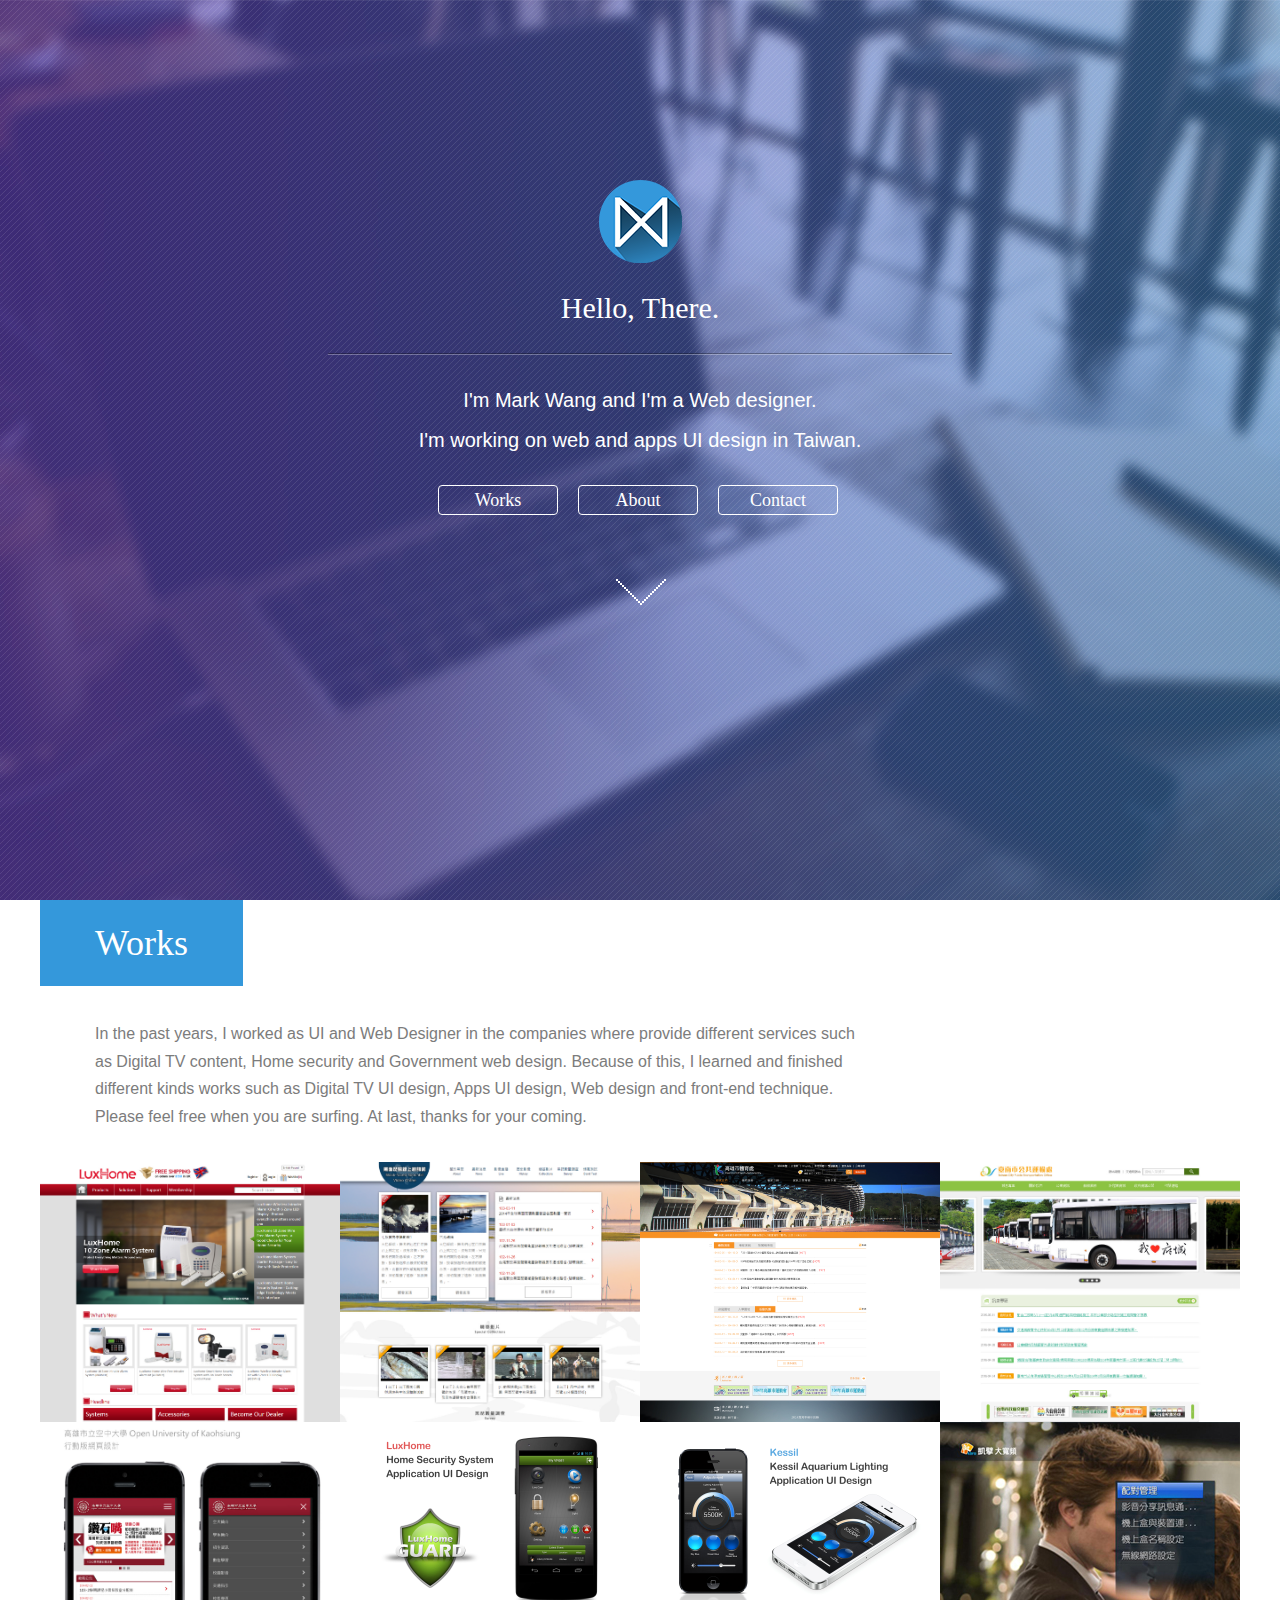
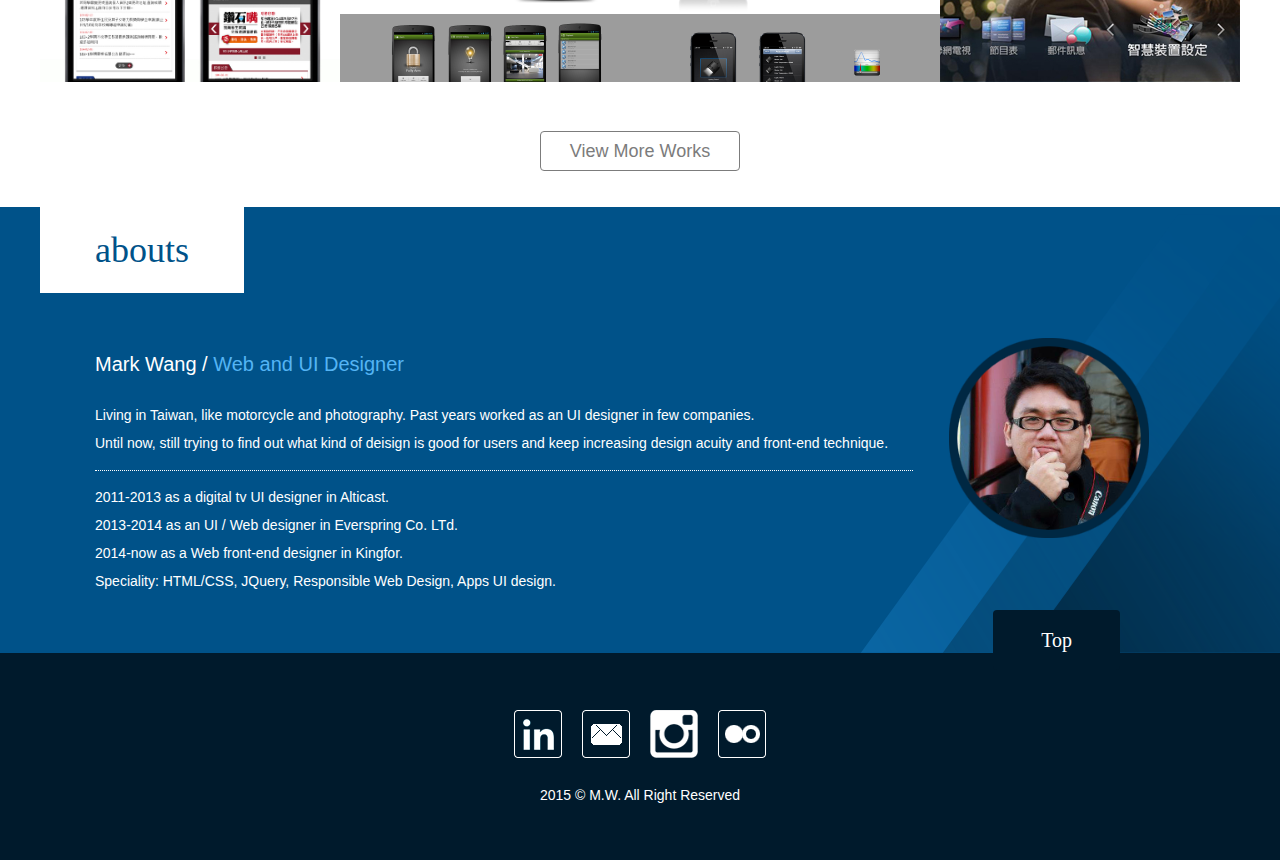
==== index.html @ 81c47fae "1. 2015年版Portfolio" ====
<!DOCTYPE html PUBLIC "-//W3C//DTD XHTML 1.0 Transitional//EN" "http://www.w3.org/TR/xhtml1/DTD/xhtml1-transitional.dtd">
<html xmlns="http://www.w3.org/1999/xhtml">
<head>
<meta http-equiv="Content-Type" content="text/html; charset=utf-8" />
<meta name="viewport" content="width=device-width, user-scalable=no, initial-scale=1.0, maximum-scale=1">
<meta name="apple-mobile-web-app-status-bar-style" content="black-translucent">
<title>M.W. Design</title>
<link rel="stylesheet" href="css/reset.css" />
<link rel="stylesheet" href="css/index.css" />
<link rel="stylesheet" href="css/main.css" />
<script src="js/jquery-1.11.3.min.js" type="text/javascript"></script>
<script src="js/jquery-ui-1.10.4.custom.min.js" type="text/javascript"></script>
<script src="js/front-end.js" type="text/javascript"></script>
</head>

<body style="zoom:1">
<section class="welcome">
	<article>
		<div class="intro">
			<div class="logo">
				<img src="images/logo.png" height="83" width="83" alt="M.W. Design">
			</div>
			<h2>
				Hello, There.
			</h2>
			<p>I'm Mark Wang and I'm a Web designer.<br />I'm working on web and apps UI design in Taiwan.
			</p>
			<div class="navi clearfix">
				<ul>
					<li>
						<a href="#" class="btn_01">Works</a>
					</li>
					<li>
						<a href="#" class="btn_02">About</a>
					</li>
					<li>
						<a href="mailto:jasonw0506@gmail.com" class="btn_03">Contact</a>
					</li>
				</ul>
			</div>
			<div class="scrolldown">
				<a href="#" title="Scroll Down">
					<img src="images/scrolldown.png" height="75" width="75" alt="Scroll down">
				</a>
			</div>
		</div>
	</article>
</section>
<section class="works">
	<article>
		<div class="title">
			<h2>Works</h2>
		</div>
		<div class="works_des">
			<p>In the past years, I worked as UI and Web Designer in the companies where provide different services such<br />
as Digital TV content, Home security and Government web design. Because of this, I learned and finished <br />
different kinds works such as Digital TV UI design, Apps UI design, Web design and front-end technique. <br />
Please feel free when you are surfing. At last, thanks for your coming.
			</p>
		</div>
		<div class="demo_works clearfix">
			<ul class="clearfix">
				<li>
					<div class="demo_info">
						<h3>LuxHome Offical Website</h3>
						<p>E-business Website</p>
						<a href="http://www.myluxhome.com/en/" title="Myluxhome" target="_blank">Visit</a>
					</div>
					<a href="#">
						<img src="images/works_demo01.jpg" height="260" width="300">
					</a>
					<div class="demo_info_mobile">
						<h3>LuxHome Offical Website</h3>
						<p>E-business Website</p>
						<a href="http://www.myluxhome.com/en/" title="Myluxhome" target="_blank">Visit</a>						
					</div>
				</li>
				<li>
					<div class="demo_info">
						<h3>Black-faced Spoonbill<br />Video Online</h3>
						<p>Taijain National Park</p>
						<a href="http://net.kingfor.com.tw/tjnphappyonline/" title="Black-faced Spoonbill Video Online" target="_blank">Visit</a>
					</div>
					<a href="#">
						<img src="images/works_demo02.jpg" height="260" width="300">
					</a>
					<div class="demo_info_mobile">
						<h3>Black-faced Spoonbill<br />Video Online</h3>
						<p>Taijain National Park</p>
						<a href="http://net.kingfor.com.tw/tjnphappyonline/" title="Black-faced Spoonbill Video Online" target="_blank">Visit</a>
					</div>
				</li>
				<li>
					<div class="demo_info">
						<h3>Department of Sport<br />Kaohsiung City</h3>
						<p>Government</p>
						<a href="http://net.kingfor.com.tw/tenders/mark/web/khms/index.htm" title="Department of Sport Kaohsiung City" target="_blank">Visit</a>
					</div>
					<a href="#">
						<img src="images/works_demo03.jpg" height="260" width="300">
					</a>
					<div class="demo_info_mobile">
						<h3>Department of Sport<br />Kaohsiung City</h3>
						<p>Government</p>
						<a href="http://net.kingfor.com.tw/tenders/mark/web/khms/index.htm" title="Department of Sport Kaohsiung City" target="_blank">Visit</a>
					</div>
				</li>
				<li>
					<div class="demo_info">
						<h3>Tainan City<br />Public Transportation Office</h3>
						<p>Government</p>
						<a href="http://net.kingfor.com.tw/tenders/mark/web/tainanBot/tainanPTO/demo_2nd.htm" title="Tainan City Public Transportation Office" target="_blank">Visit</a>
					</div>
					<a href="#">
						<img src="images/works_demo04.jpg" height="260" width="300">
					</a>
					<div class="demo_info_mobile">
						<h3>Tainan City<br />Public Transportation Office</h3>
						<p>Government</p>
						<a href="http://net.kingfor.com.tw/tenders/mark/web/tainanBot/tainanPTO/demo_2nd.htm" title="Tainan City Public Transportation Office" target="_blank">Visit</a>
					</div>
				</li>
				<li>
					<div class="demo_info">
						<h3>Open Univesiry<br /> of Kaohsiung</h3>
						<p>School</p>
						<a href="http://net.kingfor.com.tw/tenders/mark/web/ouk/demo.htm" title="Open Univesiry of Kaohsiung" target="_blank">Visit</a>
					</div>
					<a href="#">
						<img src="images/works_demo05.jpg" height="260" width="300">
					</a>
					<div class="demo_info_mobile">
						<h3>Open Univesiry<br /> of Kaohsiung</h3>
						<p>School</p>
						<a href="http://net.kingfor.com.tw/tenders/mark/web/ouk/demo.htm" title="Open Univesiry of Kaohsiung" target="_blank">Visit</a>
					</div>
				</li>
				<li>
					<div class="demo_info">
						<h3>LuxHome Home Security App</h3>
						<p>App UI Design</p>
						<a href="works_demo/luxhome_app.html" title="luxhome app ui" target="_blank">Visit</a>
					</div>
					<a href="#">
						<img src="images/works_demo06.jpg" height="260" width="300">
					</a>
					<div class="demo_info_mobile">
						<h3>LuxHome Home Security App</h3>
						<p>App UI Design</p>
						<a href="works_demo/luxhome_app.html" title="luxhome app ui" target="_blank">Visit</a>
					</div>
				</li>
				<li>
					<div class="demo_info">
						<h3>Kessil Aquarium Lighting App</h3>
						<p>App UI Design</p>
						<a href="works_demo/Kessil_app.html" title="kessil app ui" target="_blank">Visit</a>
					</div>
					<a href="#">
						<img src="images/works_demo07.jpg" height="260" width="300">
					</a>
					<div class="demo_info_mobile">
						<h3>LuxHome Home Security App</h3>
						<p>App UI Design</p>
						<a href="works_demo/luxhome_app.html" title="luxhome app ui" target="_blank">Visit</a>
					</div>
				</li>
				<li>
					<div class="demo_info">
						<h3>Kbro TV Portal</h3>
						<p>TV UI Design</p>
						<a href="#">Visit</a>
					</div>
					<a href="#">
						<img src="images/works_demo08.jpg" height="260" width="300">
					</a>
					<div class="demo_info_mobile">
						<h3>Kbro TV Portal</h3>
						<p>TV UI Design</p>
						<a href="#">Visit</a>
					</div>
				</li>
			</ul>
		</div>
		<div class="more">
			<a href="works-en.htm">View More Works</a>
		</div>
	</article>
</section>	
<section class="about">
	<article class="clearfix">
		<div class="title">
			<h2>abouts</h2>
		</div>
		<div class="about_me clearfix">
			<div class="about_me_des">
				<div class="des_1">
					<h2 class="des_1_h2_1">Mark Wang / <span>Web and UI Designer</span></h2>
					<h2 class="des_1_h2_2">Mark Wang<br /><span>Web and UI Designer</span></h2>
					<p>Living in Taiwan, like motorcycle and photography. Past years worked as an UI designer in few companies.<br /> 
	Until now, still trying to find out what kind of deisign is good for users and keep increasing design acuity and front-end technique.</p>	
				</div>
				<div class="des_2">		
					<p>2011-2013 as a digital tv UI designer in Alticast.<br />
	2013-2014 as an UI / Web designer in Everspring Co. LTd.<br />
	2014-now as a Web front-end designer in Kingfor.<br />
	Speciality: HTML/CSS, JQuery, Responsible Web Design, Apps UI design.
	</p>		
				</div>
			</div>
			<div class="mypic">
				<img src="images/pic.png" height="200" width="200">
			</div>
		</div>
	</article>
</section>
<footer>
	<article>
		<div class="goTop">
			<a href="#">Top</a>
		</div>
		<div class="morelinks clearfix">
			<ul>
				<li>
					<a href="https://www.linkedin.com/pub/yan-ren-wang/9a/532/424" title="visit my linkedin" target="_blank">
						<img src="images/icon_linkedin.png" alt="My Linkedin" />
					</a>
				</li>
				<li>
					<a href="mailto:jasonw0506@gmail.com">
						<img src="images/icon_mail.png" alt="mail to me" />
					</a>
				</li>
				<li>
					<a href="https://instagram.com/markerwang/" title="visit my Instagram" target="_blank">
						<img src="images/icon_instagram.png"  alt="My Instagram" />
					</a>
				</li>
				<li>
					<a href="https://www.flickr.com/photos/118479087@N03/albums" title="visit my flickr" target="_blank">
						<img src="images/icon_flickr.png" alt="My Flickr" />
					</a>
				</li>
			</ul>
		</div>
		<p>2015 © M.W. All Right Reserved</p>
	</article>
</footer>
</body>
</html>
---- css/index.css ----
@charset "utf-8";
/* CSS Document */
body{
	background: url(../images/top_bg.jpg) top center no-repeat;
}
---- css/main.css ----
@media only screen and (max-width: 480px){

	article{
		width: 100%;
		margin: 0 auto;
		position: relative;
	}

	/*section welcon*/

	.welcome{
		width: 100%;
		text-align: center;
	}

	.welcome article{
		padding: 0;
	}

	.welcome article .intro{
		width: 100%;
		position: absolute;
		display:none;
		top: 12%;
	}

	.welcome article .intro h2{
		font-family:arial black;
		font-size: 1.575em;
		color: #ffffff;
		padding: 20px 0;
		margin: 0 5%;
		border-bottom: rgba(0,0,0,0.3) 1px solid;	
	}

	.welcome article .intro p{
		font-family: arial;
		font-size: 1em;
		padding: 15px 0;
		margin: 0 5%;
		line-height: 2em;
		color: #ffffff;
		border-top: rgba(255,255,255,0.3) 1px solid;
	}

	.navi{
		padding:0 5% 10px;
	}

	.navi ul li{
		float: left;
		margin-bottom: 3%;
		list-style: none;
		width: 100%; 	
	}

	.navi ul li:last-child{
		margin-bottom: 0;
	}

	.navi ul li a{
		width: 100%;
		display: block;
		text-align: center;
		font-size: 1.125em;
		padding: 3% 0;
		font-family:arial black;
		border:#ffffff 1px solid;
		border-radius: 4px;
		-webkit-border-radius: 4px;
		-moz-border-radius: 4px;
		-ms-border-radius: 4px;
		-o-border-radius: 4px;
		color: #ffffff;
		text-decoration: none;
		-webkit-transition: background 300ms;
		-moz-transition: background 300ms;
		-o-transition: background 300ms;
		-ms-transition: background 300ms;
	}

	.navi ul li a:hover{
		width: 100%
		display: block;
		text-align: center;
		font-size: 1.125em;
		padding: 3% 0;
		font-family:arial black;
		background: #ffffff;
		border:#ffffff 1px solid;
		border-radius: 4px;
		-webkit-border-radius: 4px;
		-moz-border-radius: 4px;
		-ms-border-radius: 4px;
		-o-border-radius: 4px;
		color:#353673;
		text-decoration: none;
	}

	.scrolldown{
		padding: 10px 0;
	}

	.scrolldown a{
		display: block;
	}

	/*section welcon end*/

	/*works start*/

	.works{
		background: #ffffff;
		padding-bottom: 4%;
	}

	.works article .title h2{
		width: 30%;
		color: #ffffff;
		font-size: 1.625em;
		background: #3498db;
		text-align: center;
		padding: 3% 5%;
		font-family: arial black;
		position: absolute;
		top: 0;
		left: 30%;
	}

	.works article .works_des{
		width: 100%;
		padding-top: 20%;
		opacity: 1;
	}

	.works article .works_des p{
		color: #7c7c7c;
		font-size: 1em;
		line-height: 1.725em;
		font-family: arial;
		text-align: center;
		padding: 0 5%;
	}

	.demo_works{
		width: 80%;
		padding: 5.625% 10%;
		opacity: 1;
	}

	.demo_works > ul > li{
		width: 100%;
		float: left;
		list-style: none;
		position: relative;
		cursor: pointer;
		margin-bottom: 15%;
	}

	.demo_works > ul > li:last-child{
		margin-bottom: 0;
	}

	.demo_works > ul > li img{
		width: 100%;
	}

	.demo_works > ul > li .demo_info{
		display: none;
	}

	.demo_works > ul > li .demo_info_mobile{
		width: 90%;
		background: rgba(0,0,0,0.8);
		padding: 8% 5% 8% 5%;
		overflow: hidden;
	}	

	.demo_works > ul > li .demo_info_mobile h3{
		width: 100%;
		color: #ffffff;
		text-align: center;
		font-family: arial black;
		line-height: 1.5em;
		font-size: 1.125em;
	}	

	.demo_works > ul > li .demo_info_mobile p{
		width: 100%;
		color: #ffffff;
		text-align: center;
		font-family: arial;
		line-height: 2em;
	}

	.demo_works > ul > li .demo_info_mobile a{
		display: block;
		width: 40%;
		color: #ffffff;
		background: #3498db;
		text-align: center;
		font-family: arial;
		margin:0 auto;
		padding: 6px 12px; 
		margin-top: 0.8em;
		border-radius: 4px;
		-webkit-border-radius: 4px;
		-moz-border-radius: 4px;
		-ms-border-radius: 4px;
		-o-border-radius: 4px;
	}


	.demo_works > ul > li > a{
		height: 160px;
		display: block;
		overflow: hidden;
	}

	.works .more{
		padding: 18px 0 36px;
		text-align: center;
	}

	.works .more a{
		width: 150px;
		margin: 0 auto;
		display: block;
		border: #7c7c7c 1px solid;
		padding: 13px 24px;
		color: #7c7c7c;
		font-family: arial;
		font-size: 1.125em;
		border-radius: 4px;
		-webkit-border-radius: 4px;
		-moz-border-radius: 4px;
		-ms-border-radius: 4px;
		-o-border-radius: 4px;
	}

	.works .more a:hover{
		width: 150px;
		margin: 0 auto;
		display: block;
		border: #7c7c7c 1px solid;
		padding: 10px 24px;
		color: #ffffff;
		font-family: arial;
		font-size: 1.125em;
		background: #7c7c7c;
		border-radius: 4px;
		-webkit-border-radius: 4px;
		-moz-border-radius: 4px;
		-ms-border-radius: 4px;
		-o-border-radius: 4px;
	}

	/*works end*/

	/*about start*/
	
	.about{
		background: #005289 url("../images/about_bg.png") 50px bottom no-repeat;
		padding-bottom: 2.625%;
	}

	.about article .title h2{
		color: #005289;
		width: 30%;
		font-size: 1.625em;
		background: #ffffff;
		text-align: center;
		padding: 3% 5%;
		font-family: arial black;
		position: absolute;
		top: 0;
		left: 29.5%;
	}

	.about_me{
		padding: 20% 0 10% 0;
		margin:0 5%;
	}

	.about_me_des{
		float: left;
		width: 100%;
		text-align: center;
	}

	.about_me_des .des_1{
		padding-bottom: 1.5%;
		margin-bottom: 1.5%;
		border-bottom: #ffffff 1px dotted;
	}

	.about_me_des .des_1 h2.des_1_h2_1{
		display: none;
	}

	.about_me_des .des_1 h2.des_1_h2_2{
		font-size: 1.25em;
		font-family: arial;
		color: #ffffff;
		line-height: 1.25em;
		margin-bottom: 4%;
	}

	.about_me h2 span{
		color: #54b4f4;
	}

	.about_me p{
		color: #ffffff;
		font-size: 0.875em;
		font-family: arial;
		line-height: 2em;
	}

	.mypic{
		width: 100%;
		float: left;
		text-align: center;
		padding: 10% 0;
	}

	.mypic img{
		width: 50%;
	}


	/*about end*/

	/*footer start*/
	footer{
		background: #001a2c;
		padding:10% 0;
		text-align: center;
	}

	.goTop{
		position: absolute;
		z-index: 200;
		left: 30%;
		top: -70px;
		width: 40%;
	}

	.goTop a{
		display: block;
		color: #ffffff;
		background: #001a2c;
		text-align: center;
		padding:18px 0;
		font-size: 1.25em;
		font-family: arial black;
		border-radius: 4px;
		-webkit-border-radius: 4px;
		-moz-border-radius: 4px;
		-ms-border-radius: 4px;
		-o-border-radius: 4px;
	}

	.morelinks{
		width: 90%;
		margin: 0 auto;
	}

	.morelinks ul li{
		display: inline-block;
		list-style: none;
		margin-right: 3%;
	}

	.morelinks ul li:last-child{
		margin-right: 0;
	}

	.morelinks ul li img{
		width: 60%;
		height: auto;
	}

	.morelinks ul li a{
		display: block;
	}

	footer p{
		color: #ffffff;
		font-family: arial;
		font-size: 0.875em;
		padding-top: 8%;
	}

	/*footer end*/
}

@media only screen and (min-width: 481px) and (max-width: 768px){


	article{
		width: 90%;
		margin: 0 auto;
		position: relative;
	}

	/*section welcon*/

	.welcome{
		width: 100%;
		text-align: center;
	}

	.welcome article{
		padding: 0;
	}

	.welcome article .intro{
		width: 100%;
		position: absolute;
		display:none;
		top: 16%;
	}

	.welcome article .intro h2{
		font-family:arial black;
		font-size: 1.875em;
		color: #ffffff;
		padding: 30px 0;
		margin: 0 10%;
		border-bottom: rgba(0,0,0,0.3) 1px solid;	
	}

	.welcome article .intro p{
		font-family: arial;
		font-size: 1.25em;
		padding: 25px 0;
		margin: 0 10%;
		line-height: 2em;
		color: #ffffff;
		border-top: rgba(255,255,255,0.3) 1px solid;
	}

	.navi{
		padding: 0 0 10px;
	}

	.navi ul li{
		display: inline-block;
		margin-right:20px;
		margin-left: -4px; 
	}

	.navi ul li:last-child{
		margin-right: 0;
	}

	.navi ul li a{
		width: 118px;
		display: block;
		text-align: center;
		font-size: 1.125em;
		padding: 5px 0;
		font-family:arial black;
		border:#ffffff 1px solid;
		border-radius: 4px;
		-webkit-border-radius: 4px;
		-moz-border-radius: 4px;
		-ms-border-radius: 4px;
		-o-border-radius: 4px;
		color: #ffffff;
		text-decoration: none;
		-webkit-transition: background 300ms;
		-moz-transition: background 300ms;
		-o-transition: background 300ms;
		-ms-transition: background 300ms;
	}

	.navi ul li a:hover{
		width: 118px;
		display: block;
		text-align: center;
		font-size: 1.125em;
		padding: 5px 0;
		font-family:arial black;
		background: #ffffff;
		border:#ffffff 1px solid;
		border-radius: 4px;
		-webkit-border-radius: 4px;
		-moz-border-radius: 4px;
		-ms-border-radius: 4px;
		-o-border-radius: 4px;
		color:#353673;
		text-decoration: none;
	}

	.scrolldown{
		padding: 20px 0;
	}

	.scrolldown a{
		display: block;
	}

	/*section welcon end*/

	/*works start*/

	.works{
		background: #ffffff;
	}

	.works article .title h2{
		width: 20%;
		color: #ffffff;
		font-size: 2em;
		background: #3498db;
		text-align: center;
		padding: 3% 5%;
		font-family: arial black;
		position: absolute;
		top: 0;
		left: 35%;
	}

	.works article .works_des{
		width: 100%;
		padding-top: 15%;
		opacity: 1;
	}

	.works article .works_des p{
		color: #7c7c7c;
		font-size: 0.9em;
		line-height: 1.525em;
		font-family: arial;
		width: 100%;
		margin:0 auto;
	}

	.demo_works{
		width: 100%;
		padding: 3.625% 0;
		opacity: 1;
	}

	.demo_works > ul > li{
		width: 50%;
		height: 200px;
		float: left;
		list-style: none;
		position: relative;
		cursor: pointer;
		overflow: hidden;
	}

	.demo_works > ul > li img{
		width: 100%;
	}

	.demo_works > ul > li .demo_info{
		width: 96%;
		height: 72.5%;
		background: rgba(0,0,0,0.8);
		position: absolute;
		padding: 12% 2% 12% 2%;
		top: 0;
		left: 0;
		opacity: 0;
		overflow: hidden;
	}	

	.demo_works > ul > li .demo_info h3{
		width: 100%;
		color: #ffffff;
		text-align: center;
		font-family: arial black;
		line-height: 1.5em;
		font-size: 1.125em;
	}	

	.demo_works > ul > li .demo_info p{
		width: 100%;
		color: #ffffff;
		text-align: center;
		font-family: arial;
		line-height: 2em;
	}

	.demo_works > ul > li .demo_info a{
		display: block;
		width: 40%;
		color: #ffffff;
		background: #3498db;
		text-align: center;
		font-family: arial;
		margin:0 auto;
		padding: 6px 12px; 
		margin-top: 0.8em;
		border-radius: 4px;
		-webkit-border-radius: 4px;
		-moz-border-radius: 4px;
		-ms-border-radius: 4px;
		-o-border-radius: 4px;
	}

	.demo_works > ul > li .demo_info a:hover{
		display: block;
		width: 30%;
		color: #3498db;
		background: #ffffff;
		text-align: center;
		font-family: arial;
		margin:0 auto;
		padding: 6px 12px; 
		margin-top: 0.8em;
		border-radius: 4px;
		-webkit-border-radius: 4px;
		-moz-border-radius: 4px;
		-ms-border-radius: 4px;
		-o-border-radius: 4px;
	}


	.demo_works > ul > li > a{
		display: block;
	}

	.works .more{
		padding: 18px 0 48px;
		text-align: center;
	}

	.works .more a{
		width: 150px;
		margin: 0 auto;
		display: block;
		border: #7c7c7c 1px solid;
		padding: 10px 24px;
		color: #7c7c7c;
		font-family: arial;
		font-size: 1.125em;
		border-radius: 4px;
		-webkit-border-radius: 4px;
		-moz-border-radius: 4px;
		-ms-border-radius: 4px;
		-o-border-radius: 4px;
	}

	.works .more a:hover{
		width: 150px;
		margin: 0 auto;
		display: block;
		border: #7c7c7c 1px solid;
		padding: 10px 24px;
		color: #ffffff;
		font-family: arial;
		font-size: 1.125em;
		background: #7c7c7c;
		border-radius: 4px;
		-webkit-border-radius: 4px;
		-moz-border-radius: 4px;
		-ms-border-radius: 4px;
		-o-border-radius: 4px;
	}

	/*works end*/

	/*about start*/
	
	.about{
		background: #005289 url("../images/about_bg.png") 260px bottom no-repeat;
		padding-bottom: 5.625%;
	}

	.about article .title h2{
		color: #005289;
		font-size: 2.25em;
		background: #ffffff;
		text-align: center;;
		padding: 3% 5%;
		font-family: arial black;
		position: absolute;
		top: 0;
		left: 32%;
	}

	.about_me{
		padding: 15% 0 6% 0;
		margin:0 30px;
	}

	.about_me_des{
		float: right;
		width: 100%;
		text-align: center;
	}

	.about_me_des .des_1{
		padding-bottom: 1.5%;
		margin-bottom: 1.5%;
		border-bottom: #ffffff 1px dotted;
	}

	.about_me_des .des_1 h2.des_1_h2_1{
		display: none;
	}

	.about_me_des .des_1 h2.des_1_h2_2{
		font-size: 1.25em;
		font-family: arial;
		color: #ffffff;
		line-height: 1.25em;
		margin: 4% 0;
	}

	.about_me h2 span{
		color: #54b4f4;
	}

	.about_me p{
		color: #ffffff;
		font-size: 0.875em;
		font-family: arial;
		line-height: 2em;
	}

	.mypic{
		width: 100%;
		float: right;
		text-align: center;
		padding-top: 8%;
	}

	/*about end*/

	/*footer start*/
	footer{
		background: #001a2c;
		padding:6% 0;
		text-align: center;
	}

	.goTop{
		position: absolute;
		z-index: 200;
		left: 40%;
		top: -70px;
		width: 20%;
	}

	.goTop a{
		display: block;
		color: #ffffff;
		background: #001a2c;
		text-align: center;
		padding:18px 0;
		font-size: 1.25em;
		font-family: arial black;
		border-radius: 4px;
		-webkit-border-radius: 4px;
		-moz-border-radius: 4px;
		-ms-border-radius: 4px;
		-o-border-radius: 4px;
	}

	.morelinks{
		margin: 0 auto;
		width: 252px	;
	}

	.morelinks ul li{
		float: left;
		list-style: none;
		margin-right: 20px;
	}

	.morelinks ul li:last-child{
		margin-right: 0;
	}

	.morelinks ul li a{
		display: block;
	}

	footer p{
		color: #ffffff;
		font-family: arial;
		font-size: 0.875em;
		padding-top: 4%;
	}

	/*footer end*/
}

@media only screen and (min-width: 769px) and (max-width: 1023px){


	article{
		width: 85%;
		margin: 0 auto;
		position: relative;
	}

	/*section welcon*/

	.welcome{
		width: 100%;
		text-align: center;
	}

	.welcome article{
		padding: 0;
	}

	.welcome article .intro{
		width: 100%;
		position: absolute;
		display:none;
		top: 16%;
	}

	.welcome article .intro h2{
		font-family:arial black;
		font-size: 1.875em;
		color: #ffffff;
		padding: 30px 0;
		margin: 0 15%;
		border-bottom: rgba(0,0,0,0.3) 1px solid;	
	}

	.welcome article .intro p{
		font-family: arial;
		font-size: 1.25em;
		padding: 25px 0;
		margin: 0 15%;
		line-height: 2em;
		color: #ffffff;
		border-top: rgba(255,255,255,0.3) 1px solid;
	}

	.navi{
		padding: 0px 0px 10px;
	}

	.navi ul{
	}

	.navi ul li{
		display: inline-block;
		margin-right:20px;
		margin-left: -4px; 
	}

	.navi ul li:last-child{
		margin-right: 0;
	}

	.navi ul li a{
		width: 118px;
		display: block;
		text-align: center;
		font-size: 1.125em;
		padding: 5px 0;
		font-family:arial black;
		border:#ffffff 1px solid;
		border-radius: 4px;
		-webkit-border-radius: 4px;
		-moz-border-radius: 4px;
		-ms-border-radius: 4px;
		-o-border-radius: 4px;
		color: #ffffff;
		text-decoration: none;
		-webkit-transition: background 300ms;
		-moz-transition: background 300ms;
		-o-transition: background 300ms;
		-ms-transition: background 300ms;
	}

	.navi ul li a:hover{
		width: 118px;
		display: block;
		text-align: center;
		font-size: 1.125em;
		padding: 5px 0;
		font-family:arial black;
		background: #ffffff;
		border:#ffffff 1px solid;
		border-radius: 4px;
		-webkit-border-radius: 4px;
		-moz-border-radius: 4px;
		-ms-border-radius: 4px;
		-o-border-radius: 4px;
		color:#353673;
		text-decoration: none;
	}

	.scrolldown{
		padding: 20px 0;
	}

	.scrolldown a{
		display: block;
	}

	/*section welcon end*/

	/*works start*/

	.works{
		background: #ffffff;
	}

	.works article .title h2{
		color: #ffffff;
		font-size: 2.25em;
		background: #3498db;
		text-align: center;
		padding: 20px 45px;
		font-family: arial black;
		position: absolute;
		top: 0;
		left: 0;
	}

	.works article .works_des{
		width: 100%;
		padding-top: 15%;
		opacity: 1;
	}

	.works article .works_des p{
		color: #7c7c7c;
		font-size: 1em;
		line-height: 1.725em;
		font-family: arial;
	}

	.demo_works{
		width: 100%;
		padding: 4.625% 0;
		opacity: 1;
	}

	.demo_works > ul > li{
		width: 50%;
		height: 250px;
		float: left;
		list-style: none;
		position: relative;
		cursor: pointer;
		overflow: hidden;
	}

	.demo_works > ul > li img{
		width: 100%;
	}

	.demo_works > ul > li .demo_info{
		width: 90%;
		height: 72.5%;
		background: rgba(0,0,0,0.8);
		position: absolute;
		padding: 18% 5% 6% 5%;
		top: 0;
		left: 0;
		opacity: 0;
		overflow: hidden;
	}	

	.demo_works > ul > li .demo_info h3{
		width: 100%;
		color: #ffffff;
		text-align: center;
		font-family: arial black;
		line-height: 1.5em;
		font-size: 1.125em;
	}	

	.demo_works > ul > li .demo_info p{
		width: 100%;
		color: #ffffff;
		text-align: center;
		font-family: arial;
		line-height: 2em;
	}

	.demo_works > ul > li .demo_info a{
		display: block;
		width: 30%;
		color: #ffffff;
		background: #3498db;
		text-align: center;
		font-family: arial;
		margin:0 auto;
		padding: 6px 12px; 
		margin-top: 0.8em;
		border-radius: 4px;
		-webkit-border-radius: 4px;
		-moz-border-radius: 4px;
		-ms-border-radius: 4px;
		-o-border-radius: 4px;
	}

	.demo_works > ul > li .demo_info a:hover{
		display: block;
		width: 30%;
		color: #3498db;
		background: #ffffff;
		text-align: center;
		font-family: arial;
		margin:0 auto;
		padding: 6px 12px; 
		margin-top: 0.8em;
		border-radius: 4px;
		-webkit-border-radius: 4px;
		-moz-border-radius: 4px;
		-ms-border-radius: 4px;
		-o-border-radius: 4px;
	}


	.demo_works > ul > li > a{
		display: block;
	}

	.works .more{
		padding: 18px 0 36px;
		text-align: center;
	}

	.works .more a{
		width: 150px;
		margin: 0 auto;
		display: block;
		border: #7c7c7c 1px solid;
		padding: 10px 24px;
		color: #7c7c7c;
		font-family: arial;
		font-size: 1.125em;
		border-radius: 4px;
		-webkit-border-radius: 4px;
		-moz-border-radius: 4px;
		-ms-border-radius: 4px;
		-o-border-radius: 4px;
	}

	.works .more a:hover{
		width: 150px;
		margin: 0 auto;
		display: block;
		border: #7c7c7c 1px solid;
		padding: 10px 24px;
		color: #ffffff;
		font-family: arial;
		font-size: 1.125em;
		background: #7c7c7c;
		border-radius: 4px;
		-webkit-border-radius: 4px;
		-moz-border-radius: 4px;
		-ms-border-radius: 4px;
		-o-border-radius: 4px;
	}

	/*works end*/

	/*about start*/
	
	.about{
		background: #005289 url("../images/about_bg.png") 600px bottom no-repeat;
		padding-bottom: 2.625%;
	}

	.about article .title h2{
		color: #005289;
		font-size: 2.25em;
		background: #ffffff;
		text-align: center;
		padding: 20px 40px;
		font-family: arial black;
		position: absolute;
		top: 0;
		left: 0;
	}

	.about_me{
		padding: 15% 0 2% 0;
		margin:0 ;
	}

	.about_me_des{
		float: left;
		width: 70%;
	}

	.about_me_des .des_1{
		padding-bottom: 1.5%;
		margin-bottom: 1.5%;
		border-bottom: #ffffff 1px dotted;
	}

	.about_me_des .des_1 h2.des_1_h2_1{
		font-size: 1.25em;
		font-family: arial;
		color: #ffffff;
		line-height: 1.25em;
		margin-bottom: 4%;
	}

	.about_me_des .des_1 h2.des_1_h2_2{
		display: none;
	}

	.about_me h2 span{
		color: #54b4f4;
	}

	.about_me p{
		color: #ffffff;
		font-size: 0.875em;
		font-family: arial;
		line-height: 2em;
	}

	.mypic{
		width: 25%;
		float: right;
		text-align: center;
		padding-top: 6%;
	}

	/*about end*/

	/*footer start*/
	footer{
		background: #001a2c;
		padding:4.5% 0 4.5%;
		text-align: center;
	}

	.goTop{
		position: absolute;
		z-index: 200;
		right: 4.8%;
		top: -80px;
	}

	.goTop a{
		display: block;
		color: #ffffff;
		background: #001a2c;
		padding:20px 48px;
		font-size: 1.25em;
		font-family: arial black;
		border-radius: 4px;
		-webkit-border-radius: 4px;
		-moz-border-radius: 4px;
		-ms-border-radius: 4px;
		-o-border-radius: 4px;
	}

	.morelinks{
		margin: 0 auto;
		width: 252px	;
	}

	.morelinks ul li{
		float: left;
		list-style: none;
		margin-right: 20px;
	}

	.morelinks ul li:last-child{
		margin-right: 0;
	}

	.morelinks ul li a{
		display: block;
	}

	footer p{
		color: #ffffff;
		font-family: arial;
		font-size: 0.875em;
		padding-top: 2.5%;
	}

	/*footer end*/
}

@media screen and (min-width:1024px){

	article{
		width: 1200px;
		margin: 0 auto;
		position: relative;
	}

	/*section welcon*/

	.welcome{
		width: 100%;
		text-align: center;
	}

	.welcome article{
		padding: 0;
	}

	.welcome article .intro{
		width: 100%;
		position: absolute;
		display:none;
		top: 20%;
	}

	.welcome article .intro h2{
		font-family:arial black;
		font-size: 1.875em;
		color: #ffffff;
		padding: 30px 0;
		margin: 0 24%;
		border-bottom: rgba(0,0,0,0.3) 1px solid;	
	}

	.welcome article .intro p{
		font-family: arial;
		font-size: 1.25em;
		padding: 25px 0;
		margin: 0 24%;
		line-height: 2em;
		color: #ffffff;
		border-top: rgba(255,255,255,0.3) 1px solid;
	}

	.navi{
		padding: 0px 0 20px;
	}

	.navi ul{
		display: block;
	}

	.navi ul li{
		display: inline-block;
		margin-right:20px;
		margin-left: -4px; 
	}

	.navi ul li:last-child{
		margin-right: 0;
	}

	.navi ul li a{
		width: 118px;
		display: block;
		text-align: center;
		font-size: 1.125em;
		padding: 5px 0;
		font-family:arial black;
		border:#ffffff 1px solid;
		border-radius: 4px;
		-webkit-border-radius: 4px;
		-moz-border-radius: 4px;
		-ms-border-radius: 4px;
		-o-border-radius: 4px;
		color: #ffffff;
		text-decoration: none;
		-webkit-transition: background 300ms;
		-moz-transition: background 300ms;
		-o-transition: background 300ms;
		-ms-transition: background 300ms;
	}

	.navi ul li a:hover{
		width: 118px;
		display: block;
		text-align: center;
		font-size: 1.125em;
		padding: 5px 0;
		font-family:arial black;
		background: #ffffff;
		border:#ffffff 1px solid;
		border-radius: 4px;
		-webkit-border-radius: 4px;
		-moz-border-radius: 4px;
		-ms-border-radius: 4px;
		-o-border-radius: 4px;
		color:#353673;
		text-decoration: none;
	}

	.scrolldown{
		width: 100%;
		padding: 20px 0;
	}

	.scrolldown a{
		display: block;
	}

	/*section welcon end*/

	/*works start*/

	.works{
		background: #ffffff;
	}

	.works article .title h2{
		color: #ffffff;
		font-size: 2.25em;
		background: #3498db;
		text-align: center;
		padding: 25px 55px;
		font-family: arial black;
		position: absolute;
		top: 0;
		left: 0;
	}

	.works article .works_des{
		width: 100%;
		padding-top: 10%;
		opacity: 1;
	}

	.works article .works_des p{
		color: #7c7c7c;
		font-size: 1em;
		line-height: 1.725em;
		padding-left: 55px;
		font-family: arial;
	}

	.demo_works{
		width: 100%;
		padding: 2.625% 0;
		opacity: 1;
	}

	.demo_works > ul > li{
		width: 25%;
		height: 260px;
		float: left;
		list-style: none;
		position: relative;
		cursor: pointer;
		overflow: hidden;
	}

	.demo_works > ul > li > a{
		display: block;
	}

	.demo_works > ul > li > a img{
		width: 100%;
	}

	.demo_works > ul > li .demo_info{
		width: 90%;
		height: 72.5%;
		background: rgba(0,0,0,0.8);
		position: absolute;
		padding: 24% 5% 0 5%;
		top: 0;
		left: 0;
		opacity: 0;
		overflow: hidden;
	}	

	.demo_works > ul > li .demo_info h3{
		width: 100%;
		color: #ffffff;
		text-align: center;
		font-family: arial black;
		line-height: 1.5em;
		font-size: 1.125em;
	}	

	.demo_works > ul > li .demo_info p{
		width: 100%;
		color: #ffffff;
		text-align: center;
		font-family: arial;
		line-height: 2em;
	}

	.demo_works > ul > li .demo_info a{
		display: block;
		width: 30%;
		color: #ffffff;
		background: #3498db;
		text-align: center;
		font-family: arial;
		margin:0 auto;
		padding: 6px 12px; 
		margin-top: 0.8em;
		border-radius: 4px;
		-webkit-border-radius: 4px;
		-moz-border-radius: 4px;
		-ms-border-radius: 4px;
		-o-border-radius: 4px;
	}

	.demo_works > ul > li .demo_info a:hover{
		display: block;
		width: 30%;
		color: #3498db;
		background: #ffffff;
		text-align: center;
		font-family: arial;
		margin:0 auto;
		padding: 6px 12px; 
		margin-top: 0.8em;
		border-radius: 4px;
		-webkit-border-radius: 4px;
		-moz-border-radius: 4px;
		-ms-border-radius: 4px;
		-o-border-radius: 4px;
	}


	.demo_works > ul > li > a{
		display: block;
	}

	.works .more{
		padding: 18px 0 36px;
		text-align: center;
	}

	.works .more a{
		width: 150px;
		margin: 0 auto;
		display: block;
		border: #7c7c7c 1px solid;
		padding: 10px 24px;
		color: #7c7c7c;
		font-family: arial;
		font-size: 1.125em;
		border-radius: 4px;
		-webkit-border-radius: 4px;
		-moz-border-radius: 4px;
		-ms-border-radius: 4px;
		-o-border-radius: 4px;
	}

	.works .more a:hover{
		width: 150px;
		margin: 0 auto;
		display: block;
		border: #7c7c7c 1px solid;
		padding: 10px 24px;
		color: #ffffff;
		font-family: arial;
		font-size: 1.125em;
		background: #7c7c7c;
		border-radius: 4px;
		-webkit-border-radius: 4px;
		-moz-border-radius: 4px;
		-ms-border-radius: 4px;
		-o-border-radius: 4px;
	}

	/*works end*/

	/*about start*/
	
	.about{
		background: #005289 url("../images/about_bg.png") 860px bottom no-repeat;
		padding-bottom: 2.625%;
	}

	.about article .title h2{
		color: #005289;
		font-size: 2.25em;
		background: #ffffff;
		text-align: center;
		padding: 25px 55px;
		font-family: arial black;
		position: absolute;
		top: 0;
		left: 0;
	}

	.about_me{
		padding: 10% 0 2% 0;
		margin:0 55px;
	}

	.about_me_des{
		float: left;
		width: 75%;
	}

	.about_me_des .des_1{
		padding-bottom: 1.5%;
		margin-bottom: 1.5%;
		border-bottom: #ffffff 1px dotted;
	}

	.about_me_des .des_1 h2.des_1_h2_1{
		font-size: 1.25em;
		font-family: arial;
		color: #ffffff;
		line-height: 1.25em;
		margin: 3% 0;
	}

	.about_me_des .des_1 h2.des_1_h2_2{
		display: none;
	}

	.about_me h2 span{
		color: #54b4f4;
	}

	.about_me p{
		color: #ffffff;
		font-size: 0.875em;
		font-family: arial;
		line-height: 2em;
	}

	.mypic{
		width: 25%;
		float: left;
		text-align: center;
		padding-top: 1%;
	}

	/*about end*/

	/*footer start*/
	footer{
		background: #001a2c;	
		padding:4.5% 0 4.5%;
		text-align: center;
	}

	.goTop{
		position: absolute;
		z-index: 200;
		right: 10%;
		top: -100px;
	}

	.goTop a{
		display: block;
		color: #ffffff;
		background: #001a2c;
		padding:20px 48px;
		font-size: 1.25em;
		font-family: arial black;
		border-radius: 4px;
		-webkit-border-radius: 4px;
		-moz-border-radius: 4px;
		-ms-border-radius: 4px;
		-o-border-radius: 4px;
	}

	.morelinks{
		margin: 0 auto;
		width: 252px	;
	}

	.morelinks ul li{
		float: left;
		list-style: none;
		margin-right: 20px;
	}

	.morelinks ul li:last-child{
		margin-right: 0;
	}

	.morelinks ul li a{
		display: block;
	}

	footer p{
		color: #ffffff;
		font-family: arial;
		font-size: 0.875em;
		padding-top: 2.5%;
	}

	/*footer end*/
}
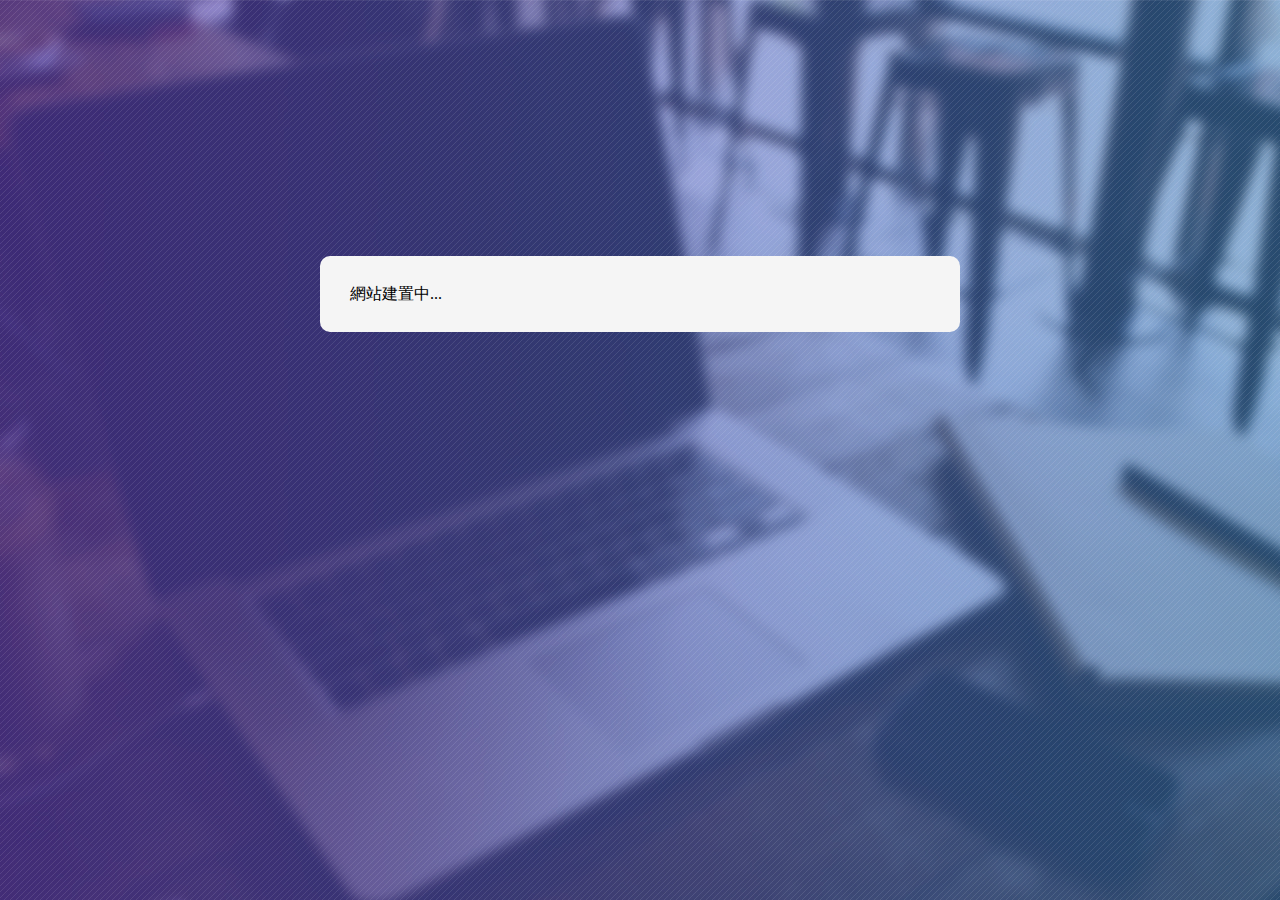
==== commit 7b18cb20: "1. 修改建置中" ====
--- a/index.html
+++ b/index.html
@@ -11,240 +11,23 @@
 <script src="js/jquery-1.11.3.min.js" type="text/javascript"></script>
 <script src="js/jquery-ui-1.10.4.custom.min.js" type="text/javascript"></script>
 <script src="js/front-end.js" type="text/javascript"></script>
+
+<style>
+	 .main{
+		 max-width: 640px;
+		 margin: 0 auto;
+		 margin-top: 20%;
+		 background-color: #f5f5f5;
+		 border-radius: 10px;
+		 padding: 30px;
+		 box-sizing: border-box;
+	 }
+</style>
 </head>
 
 <body style="zoom:1">
-<section class="welcome">
-	<article>
-		<div class="intro">
-			<div class="logo">
-				<img src="images/logo.png" height="83" width="83" alt="M.W. Design">
-			</div>
-			<h2>
-				Hello, There.
-			</h2>
-			<p>I'm Mark Wang and I'm a Web designer.<br />I'm working on web and apps UI design in Taiwan.
-			</p>
-			<div class="navi clearfix">
-				<ul>
-					<li>
-						<a href="#" class="btn_01">Works</a>
-					</li>
-					<li>
-						<a href="#" class="btn_02">About</a>
-					</li>
-					<li>
-						<a href="mailto:jasonw0506@gmail.com" class="btn_03">Contact</a>
-					</li>
-				</ul>
-			</div>
-			<div class="scrolldown">
-				<a href="#" title="Scroll Down">
-					<img src="images/scrolldown.png" height="75" width="75" alt="Scroll down">
-				</a>
-			</div>
-		</div>
-	</article>
-</section>
-<section class="works">
-	<article>
-		<div class="title">
-			<h2>Works</h2>
-		</div>
-		<div class="works_des">
-			<p>In the past years, I worked as UI and Web Designer in the companies where provide different services such<br />
-as Digital TV content, Home security and Government web design. Because of this, I learned and finished <br />
-different kinds works such as Digital TV UI design, Apps UI design, Web design and front-end technique. <br />
-Please feel free when you are surfing. At last, thanks for your coming.
-			</p>
-		</div>
-		<div class="demo_works clearfix">
-			<ul class="clearfix">
-				<li>
-					<div class="demo_info">
-						<h3>LuxHome Offical Website</h3>
-						<p>E-business Website</p>
-						<a href="http://www.myluxhome.com/en/" title="Myluxhome" target="_blank">Visit</a>
-					</div>
-					<a href="#">
-						<img src="images/works_demo01.jpg" height="260" width="300">
-					</a>
-					<div class="demo_info_mobile">
-						<h3>LuxHome Offical Website</h3>
-						<p>E-business Website</p>
-						<a href="http://www.myluxhome.com/en/" title="Myluxhome" target="_blank">Visit</a>						
-					</div>
-				</li>
-				<li>
-					<div class="demo_info">
-						<h3>Black-faced Spoonbill<br />Video Online</h3>
-						<p>Taijain National Park</p>
-						<a href="http://net.kingfor.com.tw/tjnphappyonline/" title="Black-faced Spoonbill Video Online" target="_blank">Visit</a>
-					</div>
-					<a href="#">
-						<img src="images/works_demo02.jpg" height="260" width="300">
-					</a>
-					<div class="demo_info_mobile">
-						<h3>Black-faced Spoonbill<br />Video Online</h3>
-						<p>Taijain National Park</p>
-						<a href="http://net.kingfor.com.tw/tjnphappyonline/" title="Black-faced Spoonbill Video Online" target="_blank">Visit</a>
-					</div>
-				</li>
-				<li>
-					<div class="demo_info">
-						<h3>Department of Sport<br />Kaohsiung City</h3>
-						<p>Government</p>
-						<a href="http://net.kingfor.com.tw/tenders/mark/web/khms/index.htm" title="Department of Sport Kaohsiung City" target="_blank">Visit</a>
-					</div>
-					<a href="#">
-						<img src="images/works_demo03.jpg" height="260" width="300">
-					</a>
-					<div class="demo_info_mobile">
-						<h3>Department of Sport<br />Kaohsiung City</h3>
-						<p>Government</p>
-						<a href="http://net.kingfor.com.tw/tenders/mark/web/khms/index.htm" title="Department of Sport Kaohsiung City" target="_blank">Visit</a>
-					</div>
-				</li>
-				<li>
-					<div class="demo_info">
-						<h3>Tainan City<br />Public Transportation Office</h3>
-						<p>Government</p>
-						<a href="http://net.kingfor.com.tw/tenders/mark/web/tainanBot/tainanPTO/demo_2nd.htm" title="Tainan City Public Transportation Office" target="_blank">Visit</a>
-					</div>
-					<a href="#">
-						<img src="images/works_demo04.jpg" height="260" width="300">
-					</a>
-					<div class="demo_info_mobile">
-						<h3>Tainan City<br />Public Transportation Office</h3>
-						<p>Government</p>
-						<a href="http://net.kingfor.com.tw/tenders/mark/web/tainanBot/tainanPTO/demo_2nd.htm" title="Tainan City Public Transportation Office" target="_blank">Visit</a>
-					</div>
-				</li>
-				<li>
-					<div class="demo_info">
-						<h3>Open Univesiry<br /> of Kaohsiung</h3>
-						<p>School</p>
-						<a href="http://net.kingfor.com.tw/tenders/mark/web/ouk/demo.htm" title="Open Univesiry of Kaohsiung" target="_blank">Visit</a>
-					</div>
-					<a href="#">
-						<img src="images/works_demo05.jpg" height="260" width="300">
-					</a>
-					<div class="demo_info_mobile">
-						<h3>Open Univesiry<br /> of Kaohsiung</h3>
-						<p>School</p>
-						<a href="http://net.kingfor.com.tw/tenders/mark/web/ouk/demo.htm" title="Open Univesiry of Kaohsiung" target="_blank">Visit</a>
-					</div>
-				</li>
-				<li>
-					<div class="demo_info">
-						<h3>LuxHome Home Security App</h3>
-						<p>App UI Design</p>
-						<a href="works_demo/luxhome_app.html" title="luxhome app ui" target="_blank">Visit</a>
-					</div>
-					<a href="#">
-						<img src="images/works_demo06.jpg" height="260" width="300">
-					</a>
-					<div class="demo_info_mobile">
-						<h3>LuxHome Home Security App</h3>
-						<p>App UI Design</p>
-						<a href="works_demo/luxhome_app.html" title="luxhome app ui" target="_blank">Visit</a>
-					</div>
-				</li>
-				<li>
-					<div class="demo_info">
-						<h3>Kessil Aquarium Lighting App</h3>
-						<p>App UI Design</p>
-						<a href="works_demo/Kessil_app.html" title="kessil app ui" target="_blank">Visit</a>
-					</div>
-					<a href="#">
-						<img src="images/works_demo07.jpg" height="260" width="300">
-					</a>
-					<div class="demo_info_mobile">
-						<h3>LuxHome Home Security App</h3>
-						<p>App UI Design</p>
-						<a href="works_demo/luxhome_app.html" title="luxhome app ui" target="_blank">Visit</a>
-					</div>
-				</li>
-				<li>
-					<div class="demo_info">
-						<h3>Kbro TV Portal</h3>
-						<p>TV UI Design</p>
-						<a href="#">Visit</a>
-					</div>
-					<a href="#">
-						<img src="images/works_demo08.jpg" height="260" width="300">
-					</a>
-					<div class="demo_info_mobile">
-						<h3>Kbro TV Portal</h3>
-						<p>TV UI Design</p>
-						<a href="#">Visit</a>
-					</div>
-				</li>
-			</ul>
-		</div>
-		<div class="more">
-			<a href="works-en.htm">View More Works</a>
-		</div>
-	</article>
-</section>	
-<section class="about">
-	<article class="clearfix">
-		<div class="title">
-			<h2>abouts</h2>
-		</div>
-		<div class="about_me clearfix">
-			<div class="about_me_des">
-				<div class="des_1">
-					<h2 class="des_1_h2_1">Mark Wang / <span>Web and UI Designer</span></h2>
-					<h2 class="des_1_h2_2">Mark Wang<br /><span>Web and UI Designer</span></h2>
-					<p>Living in Taiwan, like motorcycle and photography. Past years worked as an UI designer in few companies.<br /> 
-	Until now, still trying to find out what kind of deisign is good for users and keep increasing design acuity and front-end technique.</p>	
-				</div>
-				<div class="des_2">		
-					<p>2011-2013 as a digital tv UI designer in Alticast.<br />
-	2013-2014 as an UI / Web designer in Everspring Co. LTd.<br />
-	2014-now as a Web front-end designer in Kingfor.<br />
-	Speciality: HTML/CSS, JQuery, Responsible Web Design, Apps UI design.
-	</p>		
-				</div>
-			</div>
-			<div class="mypic">
-				<img src="images/pic.png" height="200" width="200">
-			</div>
-		</div>
-	</article>
-</section>
-<footer>
-	<article>
-		<div class="goTop">
-			<a href="#">Top</a>
-		</div>
-		<div class="morelinks clearfix">
-			<ul>
-				<li>
-					<a href="https://www.linkedin.com/pub/yan-ren-wang/9a/532/424" title="visit my linkedin" target="_blank">
-						<img src="images/icon_linkedin.png" alt="My Linkedin" />
-					</a>
-				</li>
-				<li>
-					<a href="mailto:jasonw0506@gmail.com">
-						<img src="images/icon_mail.png" alt="mail to me" />
-					</a>
-				</li>
-				<li>
-					<a href="https://instagram.com/markerwang/" title="visit my Instagram" target="_blank">
-						<img src="images/icon_instagram.png"  alt="My Instagram" />
-					</a>
-				</li>
-				<li>
-					<a href="https://www.flickr.com/photos/118479087@N03/albums" title="visit my flickr" target="_blank">
-						<img src="images/icon_flickr.png" alt="My Flickr" />
-					</a>
-				</li>
-			</ul>
-		</div>
-		<p>2015 © M.W. All Right Reserved</p>
-	</article>
-</footer>
+	<section class="main">
+		<h1>網站建置中...</h1>
+	</section>
 </body>
 </html>
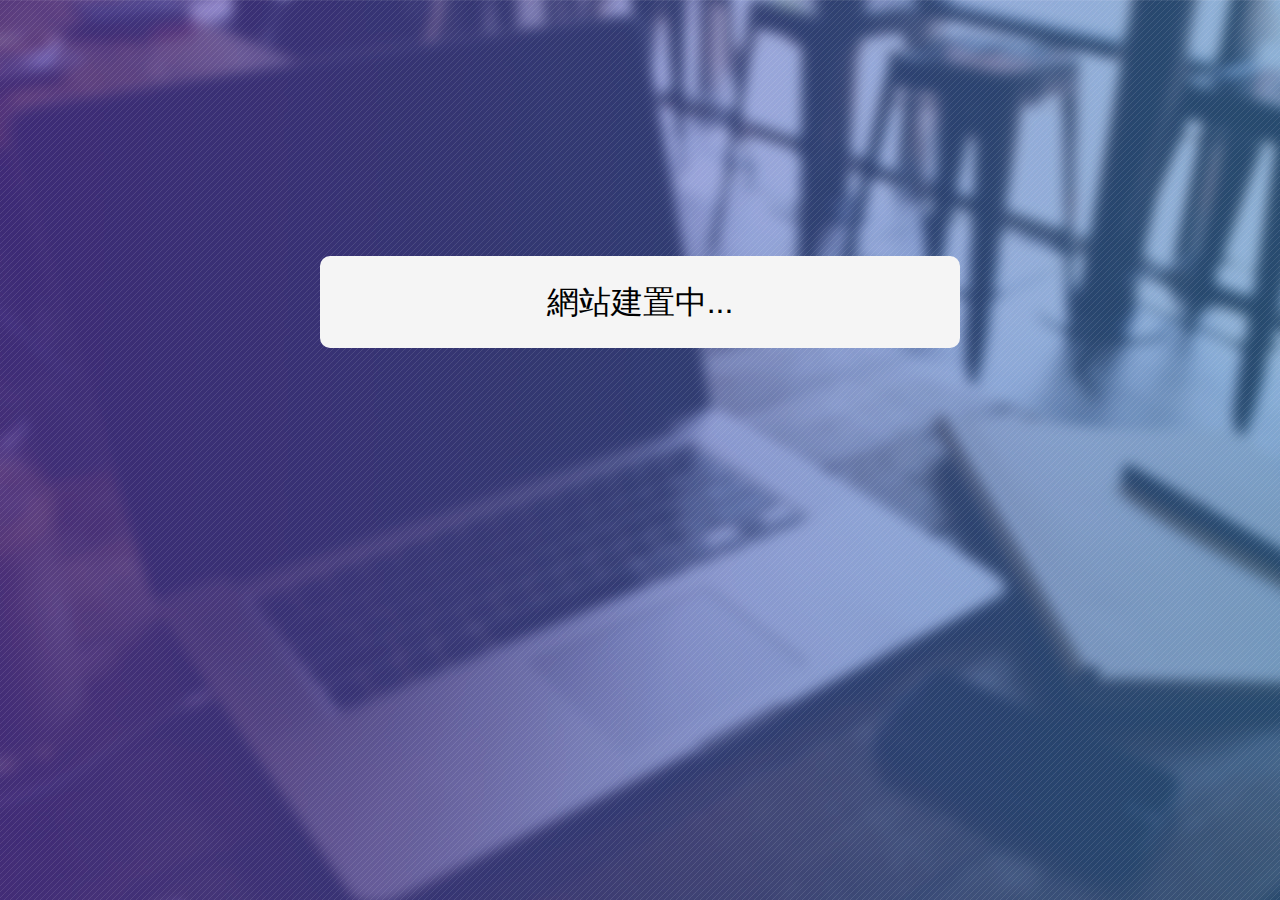
==== commit d28853de: "建置文字修改" ====
--- a/index.html
+++ b/index.html
@@ -17,10 +17,16 @@
 		 max-width: 640px;
 		 margin: 0 auto;
 		 margin-top: 20%;
-		 background-color: #f5f5f5;
-		 border-radius: 10px;
-		 padding: 30px;
-		 box-sizing: border-box;
+	 }
+
+	 .main h1 { 
+		background-color: #f5f5f5;
+		border-radius: 10px;
+		padding: 30px;
+		box-sizing: border-box;
+		font-size: 2em;
+		text-align: center;
+		font-family: '微軟正黑體', 'Arial', Helvetica, sans-serif;
 	 }
 </style>
 </head>
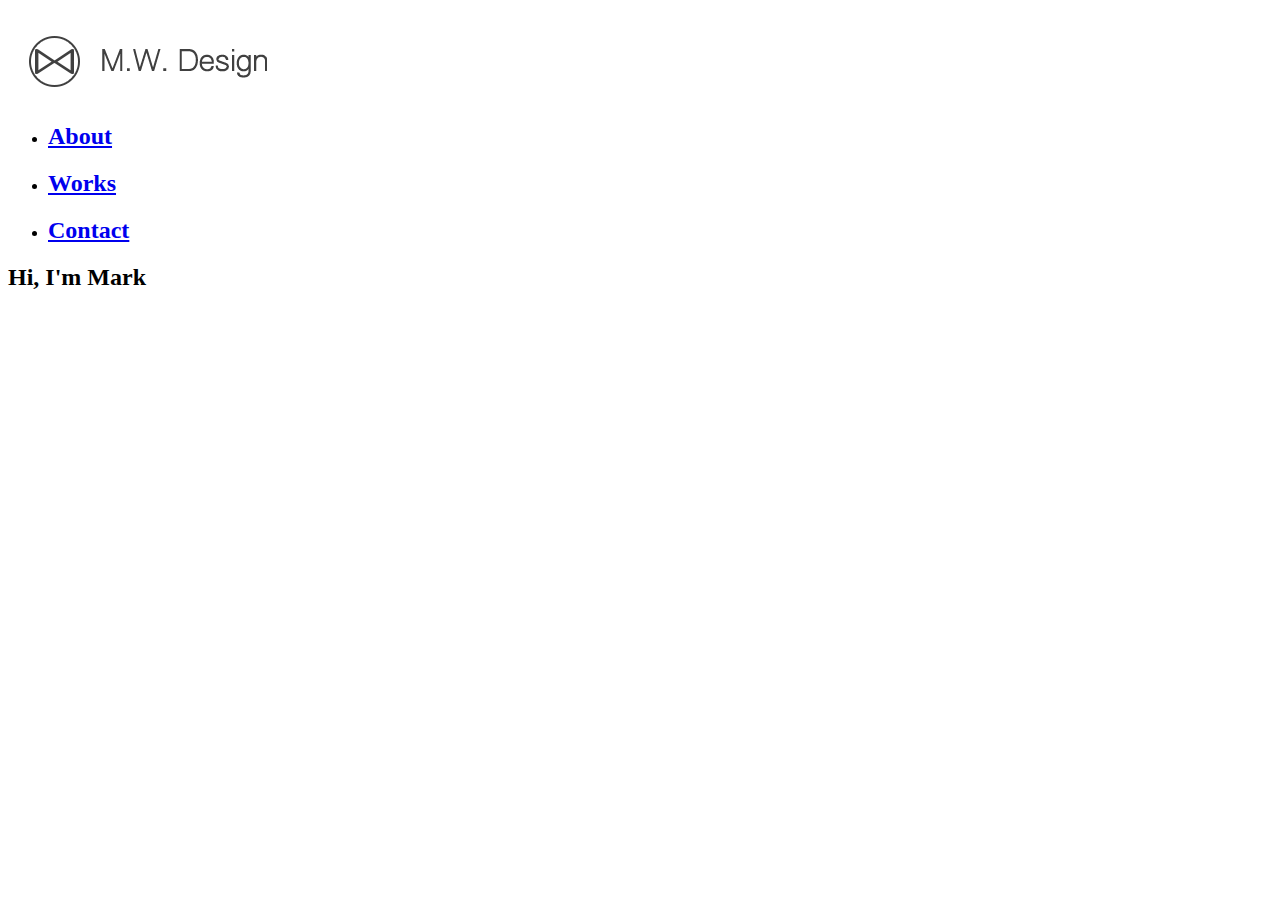
==== commit 91bca0c2: "新增字型，修正首頁HTML及樣式" ====
--- a/index.html
+++ b/index.html
@@ -1,39 +1,49 @@
 <!DOCTYPE html PUBLIC "-//W3C//DTD XHTML 1.0 Transitional//EN" "http://www.w3.org/TR/xhtml1/DTD/xhtml1-transitional.dtd">
 <html xmlns="http://www.w3.org/1999/xhtml">
+
 <head>
-<meta http-equiv="Content-Type" content="text/html; charset=utf-8" />
-<meta name="viewport" content="width=device-width, user-scalable=no, initial-scale=1.0, maximum-scale=1">
-<meta name="apple-mobile-web-app-status-bar-style" content="black-translucent">
-<title>M.W. Design</title>
-<link rel="stylesheet" href="css/reset.css" />
-<link rel="stylesheet" href="css/index.css" />
-<link rel="stylesheet" href="css/main.css" />
-<script src="js/jquery-1.11.3.min.js" type="text/javascript"></script>
-<script src="js/jquery-ui-1.10.4.custom.min.js" type="text/javascript"></script>
-<script src="js/front-end.js" type="text/javascript"></script>
-
-<style>
-	 .main{
-		 max-width: 640px;
-		 margin: 0 auto;
-		 margin-top: 20%;
-	 }
-
-	 .main h1 { 
-		background-color: #f5f5f5;
-		border-radius: 10px;
-		padding: 30px;
-		box-sizing: border-box;
-		font-size: 2em;
-		text-align: center;
-		font-family: '微軟正黑體', 'Arial', Helvetica, sans-serif;
-	 }
-</style>
+	<meta http-equiv="Content-Type" content="text/html; charset=utf-8" />
+	<meta name="viewport" content="width=device-width, user-scalable=no, initial-scale=1.0, maximum-scale=1">
+	<meta name="apple-mobile-web-app-status-bar-style" content="black-translucent">
+	<title>M.W. Design</title>
+	<link rel="stylesheet" href="css/index.css" />
+	<script src="js/jquery-1.11.3.min.js" type="text/javascript"></script>
+	<script src="js/jquery-ui-1.10.4.custom.min.js" type="text/javascript"></script>
+	<script src="js/front-end.js" type="text/javascript"></script>
 </head>
 
-<body style="zoom:1">
-	<section class="main">
-		<h1>網站建置中...</h1>
+<body>
+	<header>
+		<div class="logo">
+			<h1>
+				<a href="index.html">
+					<img src="images/logo.png" alt="M.K. Desuign">
+				</a>
+			</h1>
+		</div>
+		<nav>
+			<ul>
+				<li><h2><a href="#">About</a></h2></li>
+				<li><h2><a href="#">Works</a></h2></li>
+				<li><h2><a href="#">Contact</a></h2></li>
+			</ul>
+		</nav>
+	</header>
+	<section>
+		<div class="banner">
+			<div class="caption">
+				<h2>
+					Hi, I'm Mark
+				</h2>
+				<h3>
+
+				</h3>
+			</div>
+		</div>
 	</section>
+	<section></section>
+	<section></section>
+	<footer></footer>
 </body>
+
 </html>
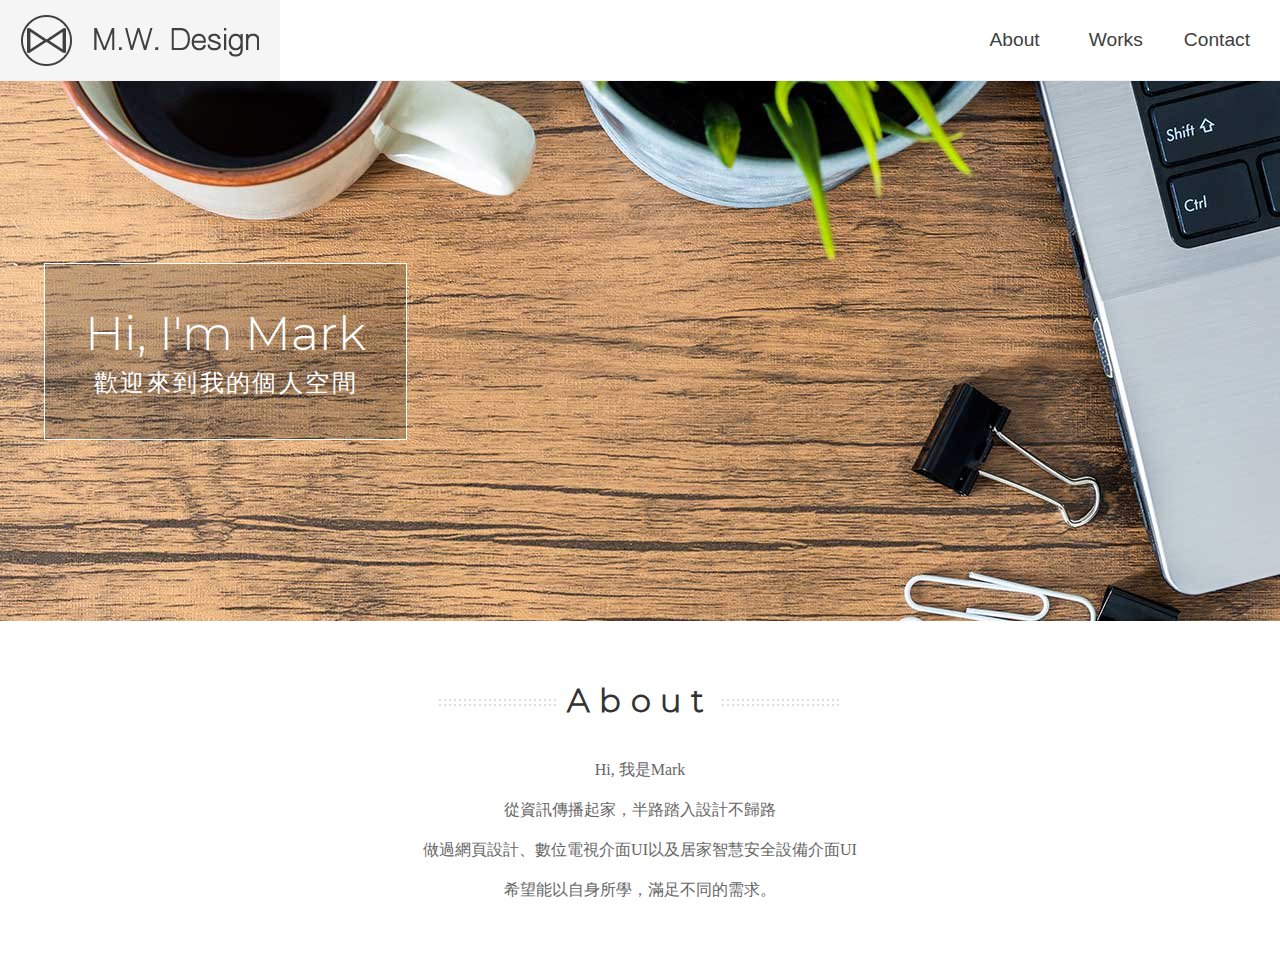
==== commit 2b002ece: "1. 新增about區塊 2. 調整banner css設定" ====
--- a/index.html
+++ b/index.html
@@ -29,20 +29,32 @@
 			</ul>
 		</nav>
 	</header>
-	<section>
+	<section class="block1">
 		<div class="banner">
 			<div class="caption">
 				<h2>
 					Hi, I'm Mark
 				</h2>
 				<h3>
-
+					歡迎來到我的個人空間
+				</h3>
+			</div>
+		</div>
+	</section>
+	<section class="block2">
+		<div class="about">
+			<h2>About</h2>
+			<div class="caption">
+				<h3>
+					Hi, 我是Mark<br />
+					從資訊傳播起家，半路踏入設計不歸路<br />
+					做過網頁設計、數位電視介面UI以及居家智慧安全設備介面UI<br />
+					希望能以自身所學，滿足不同的需求。<br />
 				</h3>
 			</div>
 		</div>
 	</section>
 	<section></section>
-	<section></section>
 	<footer></footer>
 </body>
 
--- a/css/index.css
+++ b/css/index.css
@@ -1,5 +1,620 @@
-@charset "utf-8";
-/* CSS Document */
-body{
-	background: url(../images/top_bg.jpg) top center no-repeat;
-}+@charset "UTF-8";
+/* Welcome to Compass.
+ * In this file you should write your main styles. (or centralize your imports)
+ * Import this file using the following HTML or equivalent:
+ * <link href="/stylesheets/screen.css" media="screen, projection" rel="stylesheet" type="text/css" /> */
+/* Copyright 2011 The Montserrat Project Authors (https://github.com/JulietaUla/Montserrat)
+ * This Font Software is licensed under the SIL Open Font License, Version 1.1.
+ * This license is copied below, and is also available with a FAQ at: http://scripts.sil.org/OFL */
+/*! normalize.css v3.0.2 | MIT License | git.io/normalize */
+/**
+ * 1. Set default font family to sans-serif.
+ * 2. Prevent iOS text size adjust after orientation change, without disabling
+ *    user zoom.
+ */
+/* line 11, ../sass/_normalize.scss */
+html {
+  font-family: sans-serif;
+  /* 1 */
+  -ms-text-size-adjust: 100%;
+  /* 2 */
+  -webkit-text-size-adjust: 100%;
+  /* 2 */
+}
+
+/**
+ * Remove default margin.
+ */
+/* line 21, ../sass/_normalize.scss */
+body {
+  margin: 0;
+}
+
+/* HTML5 display definitions
+   ========================================================================== */
+/**
+ * Correct `block` display not defined for any HTML5 element in IE 8/9.
+ * Correct `block` display not defined for `details` or `summary` in IE 10/11
+ * and Firefox.
+ * Correct `block` display not defined for `main` in IE 11.
+ */
+/* line 35, ../sass/_normalize.scss */
+article,
+aside,
+details,
+figcaption,
+figure,
+footer,
+header,
+hgroup,
+main,
+menu,
+nav,
+section,
+summary {
+  display: block;
+}
+
+/**
+ * 1. Correct `inline-block` display not defined in IE 8/9.
+ * 2. Normalize vertical alignment of `progress` in Chrome, Firefox, and Opera.
+ */
+/* line 56, ../sass/_normalize.scss */
+audio,
+canvas,
+progress,
+video {
+  display: inline-block;
+  /* 1 */
+  vertical-align: baseline;
+  /* 2 */
+}
+
+/**
+ * Prevent modern browsers from displaying `audio` without controls.
+ * Remove excess height in iOS 5 devices.
+ */
+/* line 69, ../sass/_normalize.scss */
+audio:not([controls]) {
+  display: none;
+  height: 0;
+}
+
+/**
+ * Address `[hidden]` styling not present in IE 8/9/10.
+ * Hide the `template` element in IE 8/9/11, Safari, and Firefox < 22.
+ */
+/* line 79, ../sass/_normalize.scss */
+[hidden],
+template {
+  display: none;
+}
+
+/* Links
+   ========================================================================== */
+/**
+ * Remove the gray background color from active links in IE 10.
+ */
+/* line 91, ../sass/_normalize.scss */
+a {
+  background-color: transparent;
+}
+
+/**
+ * Improve readability when focused and also mouse hovered in all browsers.
+ */
+/* line 99, ../sass/_normalize.scss */
+a:active,
+a:hover {
+  outline: 0;
+}
+
+/* Text-level semantics
+   ========================================================================== */
+/**
+ * Address styling not present in IE 8/9/10/11, Safari, and Chrome.
+ */
+/* line 111, ../sass/_normalize.scss */
+abbr[title] {
+  border-bottom: 1px dotted;
+}
+
+/**
+ * Address style set to `bolder` in Firefox 4+, Safari, and Chrome.
+ */
+/* line 119, ../sass/_normalize.scss */
+b,
+strong {
+  font-weight: bold;
+}
+
+/**
+ * Address styling not present in Safari and Chrome.
+ */
+/* line 128, ../sass/_normalize.scss */
+dfn {
+  font-style: italic;
+}
+
+/**
+ * Address variable `h1` font-size and margin within `section` and `article`
+ * contexts in Firefox 4+, Safari, and Chrome.
+ */
+/* line 137, ../sass/_normalize.scss */
+h1 {
+  font-size: 2em;
+  margin: 0.67em 0;
+}
+
+/**
+ * Address styling not present in IE 8/9.
+ */
+/* line 146, ../sass/_normalize.scss */
+mark {
+  background: #ff0;
+  color: #000;
+}
+
+/**
+ * Address inconsistent and variable font size in all browsers.
+ */
+/* line 155, ../sass/_normalize.scss */
+small {
+  font-size: 80%;
+}
+
+/**
+ * Prevent `sub` and `sup` affecting `line-height` in all browsers.
+ */
+/* line 163, ../sass/_normalize.scss */
+sub,
+sup {
+  font-size: 75%;
+  line-height: 0;
+  position: relative;
+  vertical-align: baseline;
+}
+
+/* line 171, ../sass/_normalize.scss */
+sup {
+  top: -0.5em;
+}
+
+/* line 175, ../sass/_normalize.scss */
+sub {
+  bottom: -0.25em;
+}
+
+/* Embedded content
+   ========================================================================== */
+/**
+ * Remove border when inside `a` element in IE 8/9/10.
+ */
+/* line 186, ../sass/_normalize.scss */
+img {
+  border: 0;
+}
+
+/**
+ * Correct overflow not hidden in IE 9/10/11.
+ */
+/* line 194, ../sass/_normalize.scss */
+svg:not(:root) {
+  overflow: hidden;
+}
+
+/* Grouping content
+   ========================================================================== */
+/**
+ * Address margin not present in IE 8/9 and Safari.
+ */
+/* line 205, ../sass/_normalize.scss */
+figure {
+  margin: 1em 40px;
+}
+
+/**
+ * Address differences between Firefox and other browsers.
+ */
+/* line 213, ../sass/_normalize.scss */
+hr {
+  -moz-box-sizing: content-box;
+  box-sizing: content-box;
+  height: 0;
+}
+
+/**
+ * Contain overflow in all browsers.
+ */
+/* line 223, ../sass/_normalize.scss */
+pre {
+  overflow: auto;
+}
+
+/**
+ * Address odd `em`-unit font size rendering in all browsers.
+ */
+/* line 231, ../sass/_normalize.scss */
+code,
+kbd,
+pre,
+samp {
+  font-family: monospace, monospace;
+  font-size: 1em;
+}
+
+/* Forms
+   ========================================================================== */
+/**
+ * Known limitation: by default, Chrome and Safari on OS X allow very limited
+ * styling of `select`, unless a `border` property is set.
+ */
+/**
+ * 1. Correct color not being inherited.
+ *    Known issue: affects color of disabled elements.
+ * 2. Correct font properties not being inherited.
+ * 3. Address margins set differently in Firefox 4+, Safari, and Chrome.
+ */
+/* line 254, ../sass/_normalize.scss */
+button,
+input,
+optgroup,
+select,
+textarea {
+  color: inherit;
+  /* 1 */
+  font: inherit;
+  /* 2 */
+  margin: 0;
+  /* 3 */
+}
+
+/**
+ * Address `overflow` set to `hidden` in IE 8/9/10/11.
+ */
+/* line 268, ../sass/_normalize.scss */
+button {
+  overflow: visible;
+}
+
+/**
+ * Address inconsistent `text-transform` inheritance for `button` and `select`.
+ * All other form control elements do not inherit `text-transform` values.
+ * Correct `button` style inheritance in Firefox, IE 8/9/10/11, and Opera.
+ * Correct `select` style inheritance in Firefox.
+ */
+/* line 279, ../sass/_normalize.scss */
+button,
+select {
+  text-transform: none;
+}
+
+/**
+ * 1. Avoid the WebKit bug in Android 4.0.* where (2) destroys native `audio`
+ *    and `video` controls.
+ * 2. Correct inability to style clickable `input` types in iOS.
+ * 3. Improve usability and consistency of cursor style between image-type
+ *    `input` and others.
+ */
+/* line 292, ../sass/_normalize.scss */
+button,
+html input[type="button"],
+input[type="reset"],
+input[type="submit"] {
+  -webkit-appearance: button;
+  /* 2 */
+  cursor: pointer;
+  /* 3 */
+}
+
+/**
+ * Re-set default cursor for disabled elements.
+ */
+/* line 304, ../sass/_normalize.scss */
+button[disabled],
+html input[disabled] {
+  cursor: default;
+}
+
+/**
+ * Remove inner padding and border in Firefox 4+.
+ */
+/* line 313, ../sass/_normalize.scss */
+button:-moz-focus-inner,
+input:-moz-focus-inner {
+  border: 0;
+  padding: 0;
+}
+
+/**
+ * Address Firefox 4+ setting `line-height` on `input` using `!important` in
+ * the UA stylesheet.
+ */
+/* line 324, ../sass/_normalize.scss */
+input {
+  line-height: normal;
+}
+
+/**
+ * It's recommended that you don't attempt to style these elements.
+ * Firefox's implementation doesn't respect box-sizing, padding, or width.
+ *
+ * 1. Address box sizing set to `content-box` in IE 8/9/10.
+ * 2. Remove excess padding in IE 8/9/10.
+ */
+/* line 336, ../sass/_normalize.scss */
+input[type="checkbox"],
+input[type="radio"] {
+  box-sizing: border-box;
+  /* 1 */
+  padding: 0;
+  /* 2 */
+}
+
+/**
+ * Fix the cursor style for Chrome's increment/decrement buttons. For certain
+ * `font-size` values of the `input`, it causes the cursor style of the
+ * decrement button to change from `default` to `text`.
+ */
+/* line 348, ../sass/_normalize.scss */
+input[type="number"]:-webkit-inner-spin-button,
+input[type="number"]:-webkit-outer-spin-button {
+  height: auto;
+}
+
+/**
+ * 1. Address `appearance` set to `searchfield` in Safari and Chrome.
+ * 2. Address `box-sizing` set to `border-box` in Safari and Chrome
+ *    (include `-moz` to future-proof).
+ */
+/* line 359, ../sass/_normalize.scss */
+input[type="search"] {
+  -webkit-appearance: textfield;
+  /* 1 */
+  -moz-box-sizing: content-box;
+  -webkit-box-sizing: content-box;
+  /* 2 */
+  box-sizing: content-box;
+}
+
+/**
+ * Remove inner padding and search cancel button in Safari and Chrome on OS X.
+ * Safari (but not Chrome) clips the cancel button when the search input has
+ * padding (and `textfield` appearance).
+ */
+/* line 372, ../sass/_normalize.scss */
+input[type="search"]:-webkit-search-cancel-button,
+input[type="search"]:-webkit-search-decoration {
+  -webkit-appearance: none;
+}
+
+/**
+ * Define consistent border, margin, and padding.
+ */
+/* line 381, ../sass/_normalize.scss */
+fieldset {
+  border: 1px solid #c0c0c0;
+  margin: 0 2px;
+  padding: 0.35em 0.625em 0.75em;
+}
+
+/**
+ * 1. Correct `color` not being inherited in IE 8/9/10/11.
+ * 2. Remove padding so people aren't caught out if they zero out fieldsets.
+ */
+/* line 392, ../sass/_normalize.scss */
+legend {
+  border: 0;
+  /* 1 */
+  padding: 0;
+  /* 2 */
+}
+
+/**
+ * Remove default vertical scrollbar in IE 8/9/10/11.
+ */
+/* line 401, ../sass/_normalize.scss */
+textarea {
+  overflow: auto;
+}
+
+/**
+ * Don't inherit the `font-weight` (applied by a rule above).
+ * NOTE: the default cannot safely be changed in Chrome and Safari on OS X.
+ */
+/* line 410, ../sass/_normalize.scss */
+optgroup {
+  font-weight: bold;
+}
+
+/* Tables
+   ========================================================================== */
+/**
+ * Remove most spacing between table cells.
+ */
+/* line 421, ../sass/_normalize.scss */
+table {
+  border-collapse: collapse;
+  border-spacing: 0;
+}
+
+/* line 426, ../sass/_normalize.scss */
+td,
+th {
+  padding: 0;
+}
+
+/* line 35, ../sass/_base-setting.scss */
+header:after {
+  content: '';
+  display: block;
+  height: 0;
+  clear: both;
+}
+
+/* line 43, ../sass/_base-setting.scss */
+h1, h2, h3, h4, h5, h6, header nav ul {
+  margin: 0;
+  padding: 0;
+  font-size: 1em;
+  font-weight: normal;
+  list-style-type: none;
+}
+
+@font-face {
+  font-family: Montserrat;
+  src: url("../fonts/Montserrat-Light.ttf");
+}
+/* line 10, ../sass/_base-layout.scss */
+header {
+  border-bottom: #f1f1f1 1px solid;
+  position: relative;
+}
+/* line 13, ../sass/_base-layout.scss */
+header .logo {
+  float: left;
+}
+/* line 15, ../sass/_base-layout.scss */
+header .logo a {
+  display: block;
+  transition: 150ms;
+}
+/* line 18, ../sass/_base-layout.scss */
+header .logo a img {
+  max-width: 100%;
+}
+/* line 22, ../sass/_base-layout.scss */
+header .logo a:hover, header .logo a:focus {
+  background-color: #f5f5f5;
+}
+/* line 28, ../sass/_base-layout.scss */
+header nav {
+  position: absolute;
+  top: 50%;
+  right: 15px;
+  margin-top: -26px;
+}
+/* line 36, ../sass/_base-layout.scss */
+header nav ul li a {
+  color: #404040;
+  text-decoration: none;
+  transition: 150ms;
+  font-size: 1.2em;
+}
+/* line 42, ../sass/_base-layout.scss */
+header nav ul li a:hover, header nav ul li a:focus {
+  text-decoration: underline;
+  color: #09f;
+}
+@supports (display: grid) {
+  /* line 54, ../sass/_base-layout.scss */
+  header nav ul {
+    display: grid;
+    grid-template-columns: repeat(3, 1fr);
+    grid-column-gap: 5px;
+    grid-row-gap: 5px;
+  }
+  /* line 59, ../sass/_base-layout.scss */
+  header nav ul li {
+    float: none;
+    width: 100%;
+    padding: 15px;
+    box-sizing: border-box;
+  }
+  /* line 64, ../sass/_base-layout.scss */
+  header nav ul li a {
+    display: block;
+    text-align: center;
+  }
+}
+
+/* line 78, ../sass/_base-layout.scss */
+.block1 {
+  background-color: #404040;
+  background-image: url("../images/main-bg.jpg");
+  background-position: top center;
+  background-repeat: no-repeat;
+  background-attachment: fixed;
+}
+/* line 85, ../sass/_base-layout.scss */
+.block1 .banner {
+  position: relative;
+  height: 60vh;
+  max-width: 1200px;
+  min-height: 450px;
+  margin: 0 auto;
+}
+/* line 92, ../sass/_base-layout.scss */
+.block1 .banner:before {
+  content: "​";
+  display: inline-block;
+  height: 100%;
+  width: 0;
+  vertical-align: middle;
+}
+/* line 100, ../sass/_base-layout.scss */
+.block1 .banner .caption {
+  display: inline-block;
+  vertical-align: middle;
+  padding: 40px;
+  color: white;
+  border: white 1px solid;
+  background-color: rgba(0, 0, 0, 0.2);
+}
+/* line 108, ../sass/_base-layout.scss */
+.block1 .banner .caption h2 {
+  font-size: 3em;
+  font-family: Montserrat;
+  margin-bottom: 5px;
+}
+/* line 114, ../sass/_base-layout.scss */
+.block1 .banner .caption h3 {
+  margin-top: 5px;
+  font-size: 1.5em;
+  letter-spacing: 0.1em;
+  text-align: center;
+  font-family: '微軟正黑體';
+}
+
+/* line 126, ../sass/_base-layout.scss */
+.block2 .about {
+  max-width: 1200px;
+  padding: 60px 0;
+  margin: 0 auto;
+  text-align: center;
+}
+/* line 132, ../sass/_base-layout.scss */
+.block2 .about h2 {
+  font-size: 2em;
+  font-family: Montserrat;
+  color: #333333;
+  letter-spacing: 0.3em;
+  padding-bottom: 15px;
+  margin-bottom: 15px;
+  font-weight: bold;
+  position: relative;
+}
+/* line 142, ../sass/_base-layout.scss */
+.block2 .about h2:before, .block2 .about h2:after {
+  display: inline-block;
+  content: '';
+  display: inline-block;
+  vertical-align: middle;
+  margin: 0 8px;
+  width: 120px;
+  min-width: 50px;
+  height: 10px;
+  background-color: #dddddd;
+  background-image: -webkit-gradient(linear, 0 0, 0 100%, color-stop(0.5, transparent), color-stop(0.5, #ffffff), to(#ffffff)), -webkit-gradient(linear, 0 0, 100% 0, color-stop(0.5, transparent), color-stop(0.5, #ffffff), to(#ffffff));
+  -webkit-background-size: 5px 5px;
+}
+/* line 158, ../sass/_base-layout.scss */
+.block2 .about .caption {
+  margin-top: 15px;
+}
+/* line 161, ../sass/_base-layout.scss */
+.block2 .about .caption h3 {
+  color: #666666;
+  line-height: 250%;
+  font-family: '微軟正黑體';
+}
